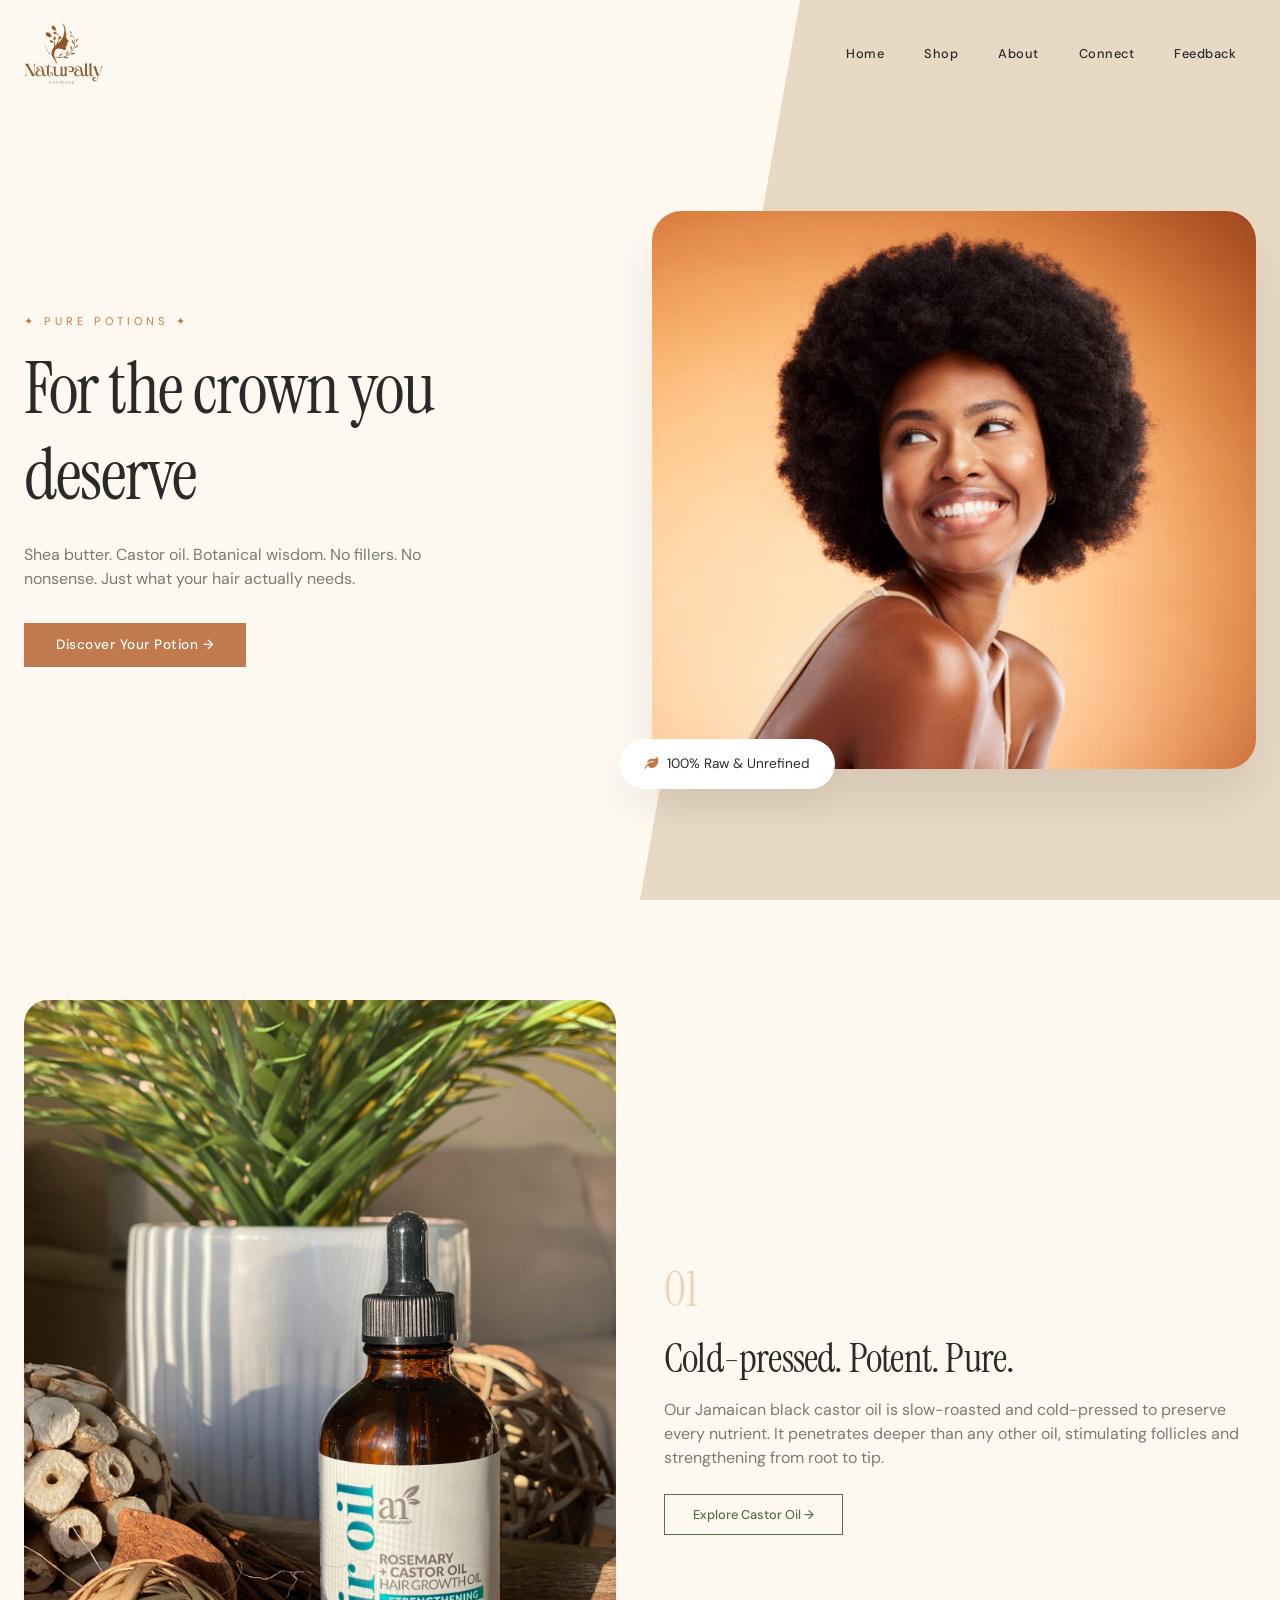
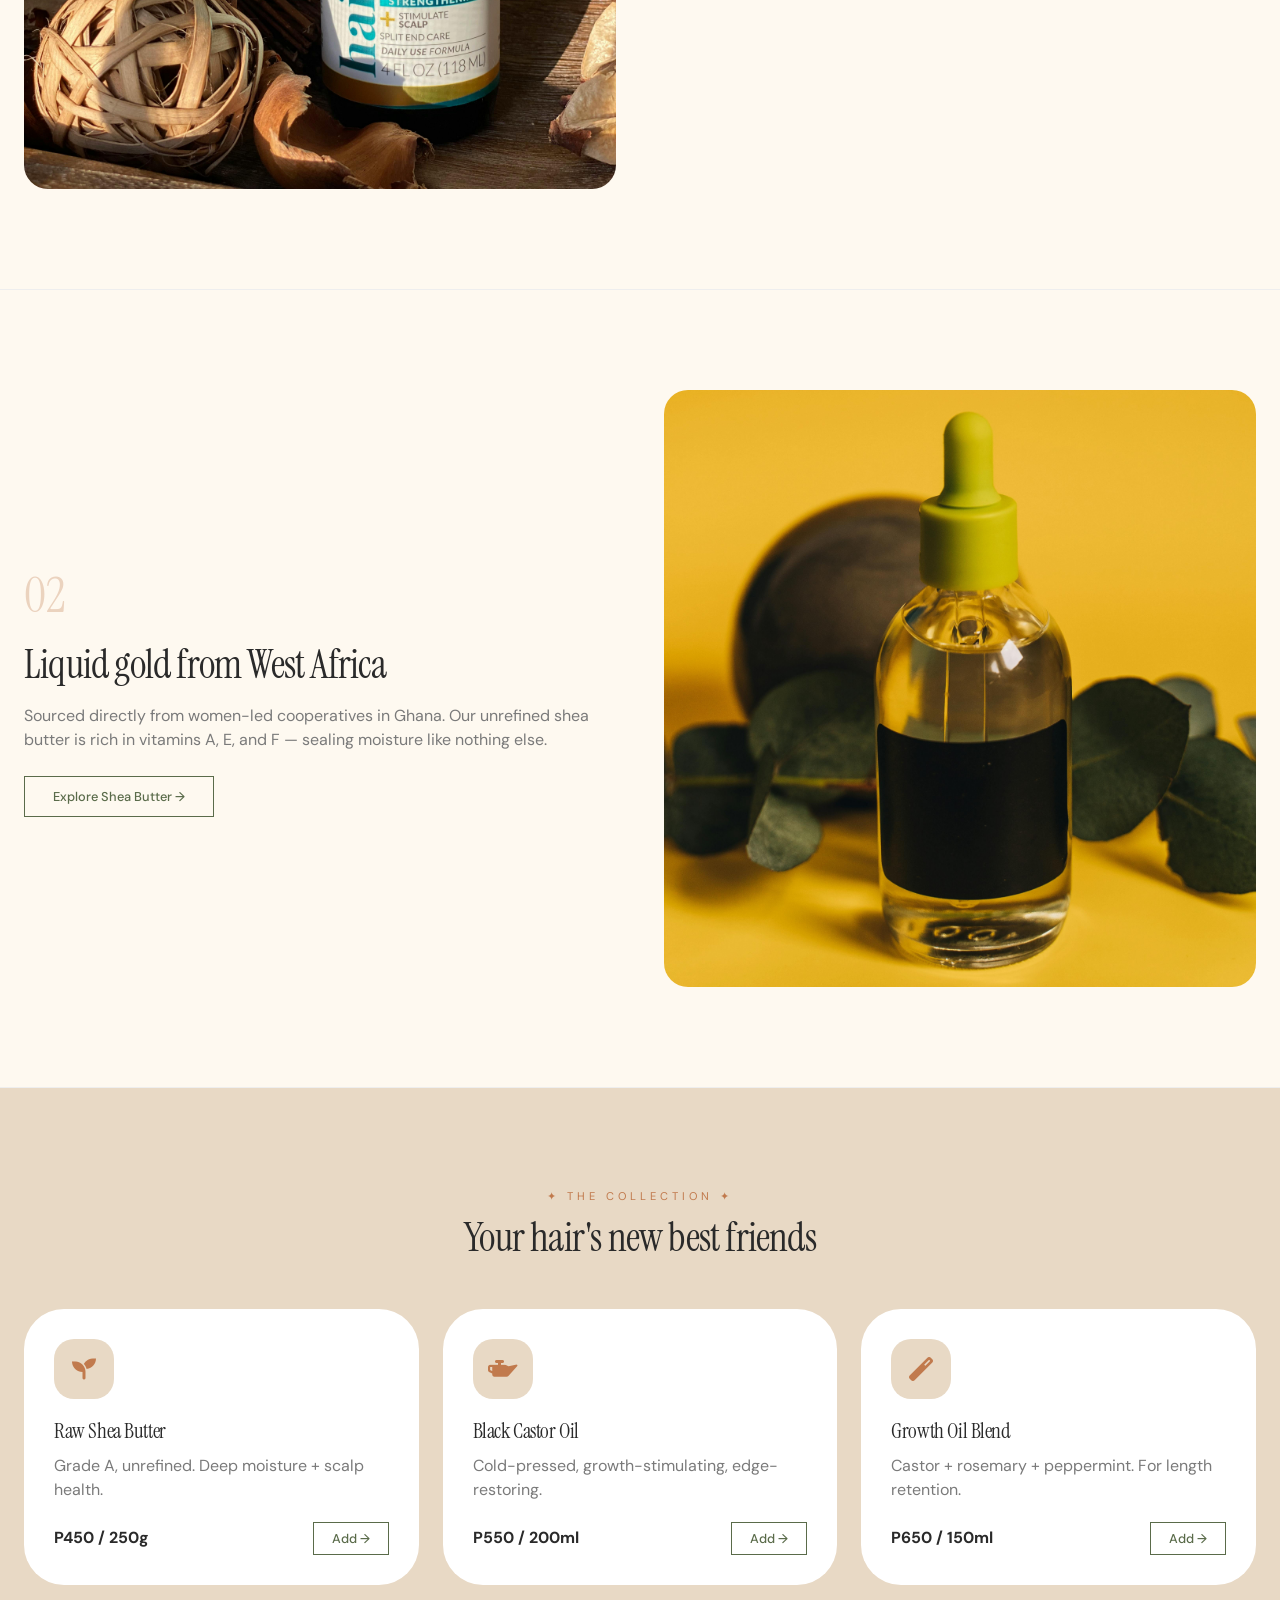
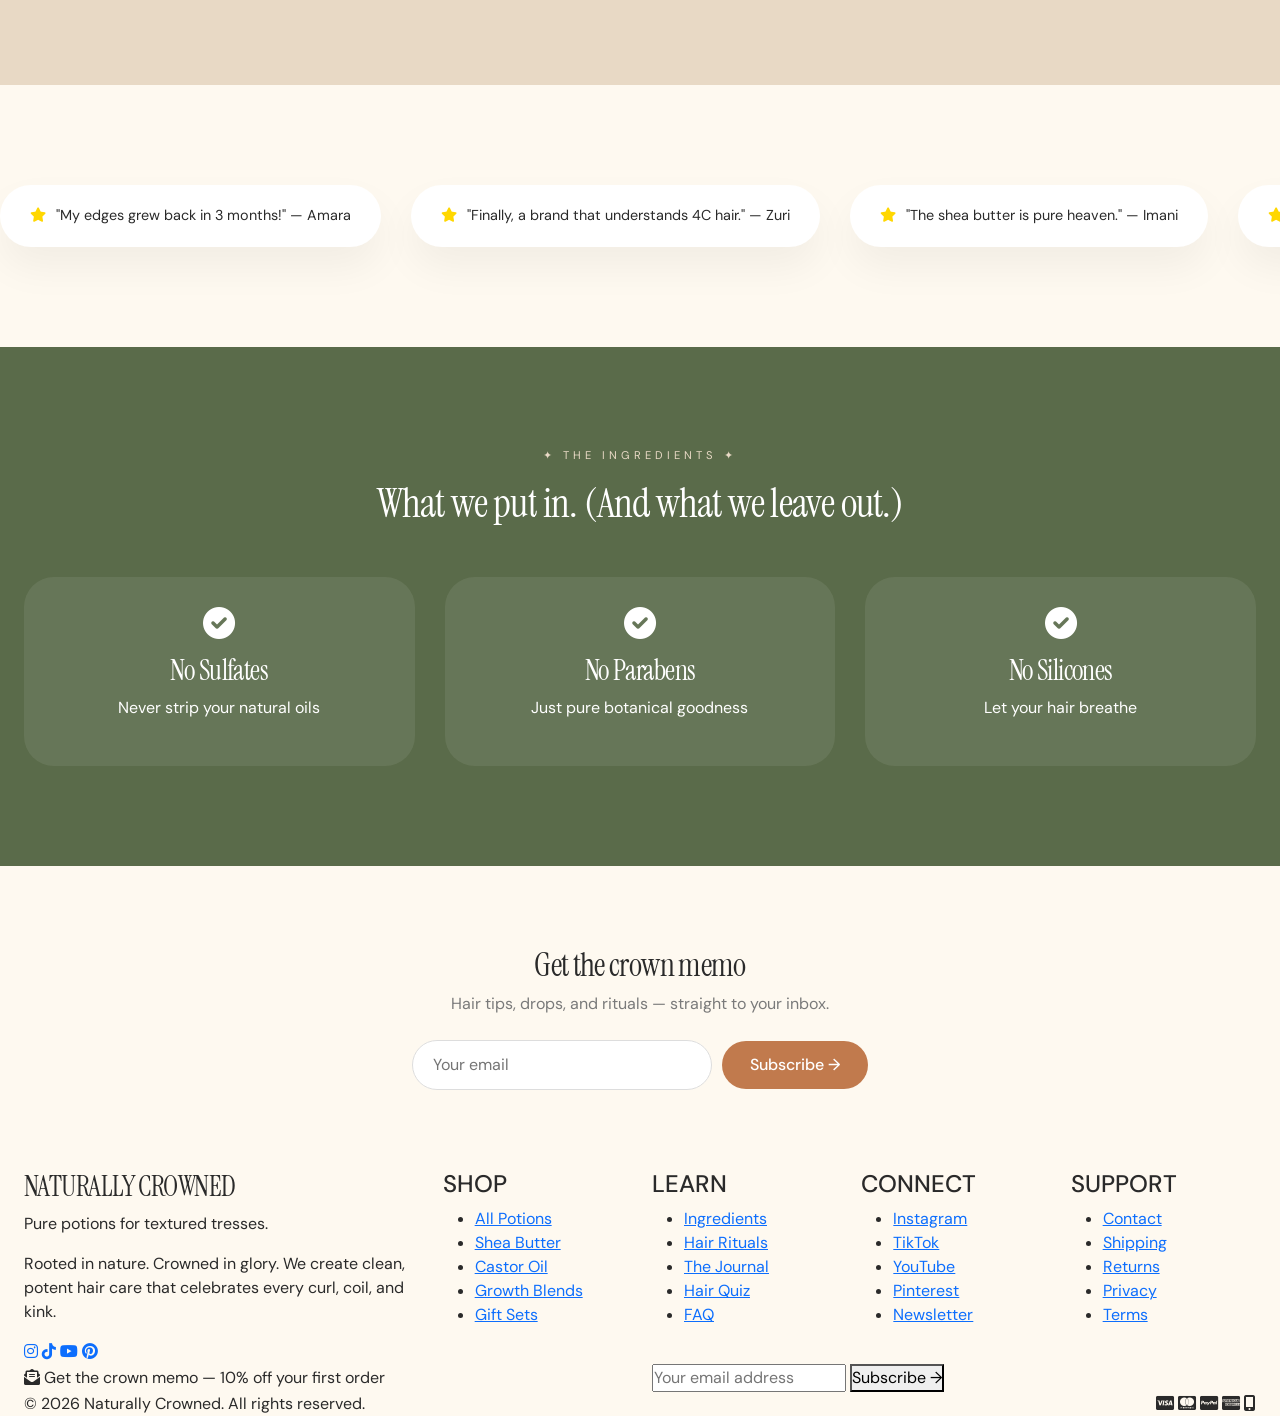
==== index.html @ 94f4ea6e "Add files via upload" ====
<!DOCTYPE html>
<html lang="en">
<head>
    <meta charset="UTF-8">
    <meta name="viewport" content="width=device-width, initial-scale=1.0, user-scalable=yes">
    <meta name="description" content="Naturally Crowned - Pure, potent, and purposeful hair care for textured tresses. Shea butter, castor oil, and botanical blends.">
    <meta name="keywords" content="natural hair care, afro hair, shea butter, castor oil, textured hair, curl care">
    <meta name="author" content="Naturally Crowned">
    <title>Naturally Crowned | Pure Potion for Textured Tresses</title>
    
    <!-- Favicon -->
    <link rel="icon" type="image/x-icon" href="img/Logo.png">

    <!-- Bootstrap 5.3 CSS -->
    <link href="https://cdn.jsdelivr.net/npm/bootstrap@5.3.0/dist/css/bootstrap.min.css" rel="stylesheet">
    
    <!-- Font Awesome -->
    <link rel="stylesheet" href="https://cdnjs.cloudflare.com/ajax/libs/font-awesome/6.0.0/css/all.min.css">
    
    <!-- AOS Animation -->
    <link href="https://unpkg.com/aos@2.3.1/dist/aos.css" rel="stylesheet">
    
    <!-- Google Fonts -->
    <link href="https://fonts.googleapis.com/css2?family=DM+Sans:wght@400;500;700&family=Instrument+Serif:ital@0;1&display=swap" rel="stylesheet">
    
    <style>
        /* ========================================
           NATURALLY CROWNED - RESPONSIVE DESIGN
           Palette: Clay | Copper | Sand | Ivory | Moss
           ======================================== */
        
        :root {
            --clay: #C17A4D;
            --clay-deep: #A35C31;
            --copper: #D97743;
            --sand: #E8D9C5;
            --ivory: #FEF9F0;
            --moss: #5A6B4A;
            --moss-deep: #3E4D32;
            --charcoal: #2A2A2A;
            --stone: #7A7A7A;
            --shadow: 0 20px 40px rgba(0,0,0,0.05);
            --shadow-lg: 0 30px 50px rgba(0,0,0,0.08);
            --transition: all 0.4s cubic-bezier(0.2, 0.95, 0.4, 1);
        }
        
        * { margin: 0; padding: 0; box-sizing: border-box; }
        
        body {
            font-family: 'DM Sans', sans-serif;
            background-color: var(--ivory);
            color: var(--charcoal);
            line-height: 1.5;
        }
        
        .container { max-width: 1280px; margin: 0 auto; padding: 0 24px; }
        
        /* Typography */
        h1, h2, h3 {
            font-family: 'Instrument Serif', serif;
            font-weight: 400;
            letter-spacing: -0.02em;
        }
        
        /* Buttons */
        .btn-clay {
            background: var(--clay);
            color: white;
            border: none;
            padding: 12px 32px;
            font-weight: 500;
            font-size: 0.85rem;
            letter-spacing: 0.5px;
            transition: var(--transition);
            display: inline-block;
            text-decoration: none;
        }
        
        .btn-clay:hover {
            background: var(--clay-deep);
            transform: translateY(-3px);
        }
        
        .btn-outline-moss {
            background: transparent;
            border: 1.5px solid var(--moss);
            color: var(--moss);
            padding: 10px 28px;
            font-weight: 500;
            font-size: 0.8rem;
            transition: var(--transition);
            text-decoration: none;
            display: inline-block;
        }
        
        .btn-outline-moss:hover {
            background: var(--moss);
            color: white;
        }
        
        /* Navigation - Responsive */
        .navbar {
            background: transparent;
            position: fixed;
            top: 0;
            width: 100%;
            z-index: 1000;
            padding: 1rem 0;
            transition: var(--transition);
        }
        
        .navbar.scrolled {
            background: var(--ivory);
            padding: 0.5rem 0;
            box-shadow: var(--shadow);
        }
        
        .navbar-brand img {
            transition: var(--transition);
        }
        
        .navbar-toggler {
            border: none;
            background: transparent;
        }
        
        .navbar-toggler:focus {
            box-shadow: none;
        }
        
        .navbar-nav {
            gap: 0.5rem;
        }
        
        @media (min-width: 992px) {
            .navbar-nav {
                gap: 0;
            }
        }
        
        .nav-link {
            font-size: 0.8rem;
            font-weight: 500;
            letter-spacing: 0.5px;
            color: var(--charcoal) !important;
            margin: 0 12px;
            transition: var(--transition);
            white-space: nowrap;
        }
        
        .nav-link:hover { color: var(--clay) !important; }
        
        /* Hero - Responsive */
        .hero {
            min-height: 100vh;
            display: flex;
            align-items: center;
            padding-top: 80px;
            position: relative;
            overflow: hidden;
        }
        
        .hero-bg-shape {
            position: absolute;
            top: 0;
            right: 0;
            width: 50%;
            height: 100%;
            background: var(--sand);
            z-index: -1;
            clip-path: polygon(25% 0%, 100% 0%, 100% 100%, 0% 100%);
        }
        
        .hero-left {
            padding-right: 0;
            text-align: center;
        }
        
        @media (min-width: 992px) {
            .hero-left {
                padding-right: 40px;
                text-align: left;
            }
        }
        
        .hero-tag {
            font-size: 0.7rem;
            letter-spacing: 4px;
            color: var(--clay);
            margin-bottom: 1rem;
        }
        
        .hero-left h1 {
            font-size: 2.8rem;
            line-height: 1.2;
            margin-bottom: 1.5rem;
        }
        
        @media (min-width: 768px) {
            .hero-left h1 {
                font-size: 3.5rem;
            }
        }
        
        @media (min-width: 992px) {
            .hero-left h1 {
                font-size: 4.5rem;
            }
        }
        
        .hero-left p {
            color: var(--stone);
            margin-bottom: 2rem;
            max-width: 100%;
        }
        
        @media (min-width: 992px) {
            .hero-left p {
                max-width: 450px;
            }
        }
        
        .hero-right {
            position: relative;
            margin-top: 40px;
        }
        
        @media (min-width: 992px) {
            .hero-right {
                margin-top: 0;
            }
        }
        
        .hero-img {
            width: 100%;
            border-radius: 30px;
            box-shadow: var(--shadow-lg);
        }
        
        .floating-badge {
            position: absolute;
            bottom: -10px;
            left: 10px;
            background: white;
            padding: 10px 18px;
            border-radius: 60px;
            box-shadow: var(--shadow);
            display: flex;
            align-items: center;
            gap: 8px;
            font-size: 0.75rem;
        }
        
        @media (min-width: 576px) {
            .floating-badge {
                bottom: -20px;
                left: -20px;
                padding: 15px 25px;
                font-size: 0.85rem;
            }
        }
        
        /* Feature Rows - Responsive */
        .feature-row {
            padding: 60px 0;
            border-bottom: 1px solid #eee;
        }
        
        @media (min-width: 768px) {
            .feature-row {
                padding: 80px 0;
            }
        }
        
        @media (min-width: 992px) {
            .feature-row {
                padding: 100px 0;
            }
        }
        
        .feature-img {
            width: 100%;
            border-radius: 24px;
            margin-bottom: 30px;
        }
        
        @media (min-width: 768px) {
            .feature-img {
                margin-bottom: 0;
            }
        }
        
        .feature-number {
            font-size: 2.5rem;
            font-family: 'Instrument Serif', serif;
            color: var(--clay);
            opacity: 0.3;
            margin-bottom: 0.5rem;
        }
        
        @media (min-width: 768px) {
            .feature-number {
                font-size: 3rem;
            }
        }
        
        .feature-row h2 {
            font-size: 1.8rem;
        }
        
        @media (min-width: 768px) {
            .feature-row h2 {
                font-size: 2.2rem;
            }
        }
        
        @media (min-width: 992px) {
            .feature-row h2 {
                font-size: 2.5rem;
            }
        }
        
        /* Products Grid - Responsive */
        .products {
            padding: 60px 0;
            background: var(--sand);
        }
        
        @media (min-width: 768px) {
            .products {
                padding: 80px 0;
            }
        }
        
        @media (min-width: 992px) {
            .products {
                padding: 100px 0;
            }
        }
        
        .products .hero-tag {
            margin-bottom: 0.5rem;
        }
        
        .products h2 {
            font-size: 1.8rem;
        }
        
        @media (min-width: 768px) {
            .products h2 {
                font-size: 2.2rem;
            }
        }
        
        @media (min-width: 992px) {
            .products h2 {
                font-size: 2.5rem;
            }
        }
        
        .product-card {
            background: white;
            padding: 25px;
            border-radius: 30px;
            transition: var(--transition);
            height: 100%;
        }
        
        @media (min-width: 576px) {
            .product-card {
                padding: 30px;
                border-radius: 40px;
            }
        }
        
        .product-card:hover {
            transform: translateY(-8px);
            box-shadow: var(--shadow-lg);
        }
        
        .product-icon {
            width: 50px;
            height: 50px;
            background: var(--sand);
            border-radius: 16px;
            display: flex;
            align-items: center;
            justify-content: center;
            font-size: 1.3rem;
            color: var(--clay);
            margin-bottom: 20px;
        }
        
        @media (min-width: 576px) {
            .product-icon {
                width: 60px;
                height: 60px;
                border-radius: 20px;
                font-size: 1.5rem;
            }
        }
        
        .product-card h3 {
            font-size: 1.2rem;
        }
        
        @media (min-width: 576px) {
            .product-card h3 {
                font-size: 1.3rem;
            }
        }
        
        /* Testimonials - Responsive Marquee */
        .testimonials {
            padding: 60px 0;
            overflow: hidden;
        }
        
        @media (min-width: 768px) {
            .testimonials {
                padding: 80px 0;
            }
        }
        
        @media (min-width: 992px) {
            .testimonials {
                padding: 100px 0;
            }
        }
        
        .marquee {
            display: flex;
            gap: 20px;
            animation: scroll 25s linear infinite;
            width: fit-content;
        }
        
        @media (min-width: 768px) {
            .marquee {
                gap: 30px;
                animation-duration: 30s;
            }
        }
        
        .marquee:hover { animation-play-state: paused; }
        
        @keyframes scroll {
            0% { transform: translateX(0); }
            100% { transform: translateX(-50%); }
        }
        
        .testimonial-chip {
            background: white;
            padding: 12px 20px;
            border-radius: 50px;
            white-space: nowrap;
            box-shadow: var(--shadow);
            font-size: 0.75rem;
        }
        
        @media (min-width: 576px) {
            .testimonial-chip {
                padding: 16px 25px;
                font-size: 0.85rem;
            }
        }
        
        @media (min-width: 768px) {
            .testimonial-chip {
                padding: 20px 30px;
                font-size: 0.9rem;
                border-radius: 60px;
            }
        }
        
        .testimonial-chip i {
            color: #FFD700;
            margin-right: 6px;
        }
        
        /* Ingredient Spotlight - Responsive */
        .spotlight {
            padding: 60px 0;
            background: var(--moss);
            color: white;
        }
        
        @media (min-width: 768px) {
            .spotlight {
                padding: 80px 0;
            }
        }
        
        @media (min-width: 992px) {
            .spotlight {
                padding: 100px 0;
            }
        }
        
        .spotlight h2 {
            font-size: 1.8rem;
        }
        
        @media (min-width: 768px) {
            .spotlight h2 {
                font-size: 2.2rem;
            }
        }
        
        @media (min-width: 992px) {
            .spotlight h2 {
                font-size: 2.5rem;
            }
        }
        
        .ingredient-grid {
            display: grid;
            grid-template-columns: 1fr;
            gap: 20px;
            margin-top: 40px;
        }
        
        @media (min-width: 768px) {
            .ingredient-grid {
                grid-template-columns: repeat(3, 1fr);
                gap: 30px;
                margin-top: 50px;
            }
        }
        
        .ingredient-card {
            text-align: center;
            padding: 25px;
            background: rgba(255,255,255,0.08);
            border-radius: 24px;
        }
        
        @media (min-width: 576px) {
            .ingredient-card {
                padding: 30px;
                border-radius: 30px;
            }
        }
        
        /* Newsletter - Responsive */
        .newsletter {
            padding: 60px 0;
            text-align: center;
        }
        
        @media (min-width: 768px) {
            .newsletter {
                padding: 80px 0;
            }
        }
        
        .newsletter h2 {
            font-size: 1.8rem;
        }
        
        @media (min-width: 768px) {
            .newsletter h2 {
                font-size: 2rem;
            }
        }
        
        .newsletter form {
            display: flex;
            flex-direction: column;
            gap: 10px;
            justify-content: center;
            align-items: center;
        }
        
        @media (min-width: 576px) {
            .newsletter form {
                flex-direction: row;
                flex-wrap: wrap;
            }
        }
        
        .newsletter input {
            padding: 12px 20px;
            border: 1px solid #ddd;
            width: 100%;
            max-width: 300px;
            font-family: 'DM Sans', sans-serif;
            border-radius: 50px;
        }
        
        .newsletter button {
            padding: 12px 28px;
            background: var(--clay);
            border: none;
            color: white;
            cursor: pointer;
            border-radius: 50px;
            font-weight: 500;
        }
        
        /* Footer - Responsive (already in your code) */
        /* Footer styles remain as is - they are already responsive */
        
        /* Responsive Utilities */
        @media (max-width: 992px) {
            .hero-bg-shape {
                width: 100%;
                opacity: 0.3;
            }
        }
        
        @media (max-width: 768px) {
            .hero {
                min-height: 80vh;
                padding-top: 100px;
            }
            .navbar-brand img {
                height: 50px;
            }
        }
        
        @media (max-width: 576px) {
            .container {
                padding: 0 16px;
            }
            .navbar-brand img {
                height: 45px;
            }
            .btn-clay, .btn-outline-moss {
                padding: 10px 24px;
                font-size: 0.75rem;
            }
        }
    </style>
</head>
<body>

    <!-- Navigation -->
    <nav class="navbar navbar-expand-lg">
        <div class="container">
            <a class="navbar-brand" href="index.html"> 
                <img src="img/Logo.png" alt="Naturally Crowned Logo" height="65" width="auto" class="img-fluid" style="max-height: 65px;">
            </a>
            <button class="navbar-toggler" type="button" data-bs-toggle="collapse" data-bs-target="#navbarNav" aria-label="Toggle navigation">
                <span class="navbar-toggler-icon"></span>
            </button>
            <div class="collapse navbar-collapse" id="navbarNav">
                <ul class="navbar-nav ms-auto">
                    <li class="nav-item"><a class="nav-link" href="index.html">Home</a></li>
                    <li class="nav-item"><a class="nav-link" href="shop.html">Shop</a></li>
                    <li class="nav-item"><a class="nav-link" href="about.html">About</a></li>
                    <li class="nav-item"><a class="nav-link" href="connect.html">Connect</a></li>
                    <li class="nav-item"><a class="nav-link" href="feedback.html">Feedback</a></li>
                </ul>
            </div>
        </div>
    </nav>

    <!-- Hero Section - Asymmetric -->
    <section class="hero">
        <div class="hero-bg-shape"></div>
        <div class="container">
            <div class="row align-items-center">
                <div class="col-lg-6 hero-left" data-aos="fade-right">
                    <div class="hero-tag">✦ PURE POTIONS ✦</div>
                    <h1>For the crown you deserve</h1>
                    <p>Shea butter. Castor oil. Botanical wisdom. No fillers. No nonsense. Just what your hair actually needs.</p>
                    <a href="#" class="btn-clay">Discover Your Potion →</a>
                </div>
                <div class="col-lg-6 hero-right" data-aos="fade-left">
                    <img src="img/afro.jpg" alt="Natural Hair Care" class="hero-img">
                    <div class="floating-badge">
                        <i class="fas fa-leaf" style="color: var(--clay);"></i>
                        <span>100% Raw & Unrefined</span>
                    </div>
                </div>
            </div>
        </div>
    </section>

    <!-- Feature Rows - Alternating -->
    <div class="feature-row">
        <div class="container">
            <div class="row align-items-center g-5">
                <div class="col-md-6 order-md-1" data-aos="fade-right">
                    <img src="img/castor.jpg" alt="Castor Oil" class="feature-img">
                </div>
                <div class="col-md-6 order-md-2" data-aos="fade-left">
                    <div class="feature-number">01</div>
                    <h2>Cold-pressed. Potent. Pure.</h2>
                    <p style="color: var(--stone); margin: 1rem 0 1.5rem;">Our Jamaican black castor oil is slow-roasted and cold-pressed to preserve every nutrient. It penetrates deeper than any other oil, stimulating follicles and strengthening from root to tip.</p>
                    <a href="#" class="btn-outline-moss">Explore Castor Oil →</a>
                </div>
            </div>
        </div>
    </div>

    <div class="feature-row">
        <div class="container">
            <div class="row align-items-center g-5">
                <div class="col-md-6 order-md-2" data-aos="fade-left">
                    <img src="img/oil.jpg" alt="Shea Butter" class="feature-img">
                </div>
                <div class="col-md-6 order-md-1" data-aos="fade-right">
                    <div class="feature-number">02</div>
                    <h2>Liquid gold from West Africa</h2>
                    <p style="color: var(--stone); margin: 1rem 0 1.5rem;">Sourced directly from women-led cooperatives in Ghana. Our unrefined shea butter is rich in vitamins A, E, and F — sealing moisture like nothing else.</p>
                    <a href="#" class="btn-outline-moss">Explore Shea Butter →</a>
                </div>
            </div>
        </div>
    </div>

    <!-- Products Grid -->
    <section class="products">
        <div class="container">
            <div class="text-center mb-5" data-aos="fade-up">
                <div class="hero-tag">✦ THE COLLECTION ✦</div>
                <h2>Your hair's new best friends</h2>
            </div>
            <div class="row g-4">
                <div class="col-md-4" data-aos="fade-up" data-aos-delay="100">
                    <div class="product-card">
                        <div class="product-icon"><i class="fas fa-seedling"></i></div>
                        <h3>Raw Shea Butter</h3>
                        <p style="color: var(--stone); margin: 10px 0;">Grade A, unrefined. Deep moisture + scalp health.</p>
                        <div style="display: flex; justify-content: space-between; align-items: center; margin-top: 20px; flex-wrap: wrap; gap: 10px;">
                            <span style="font-weight: 700;">P450 / 250g</span>
                            <a href="#" class="btn-outline-moss" style="padding: 6px 18px;">Add →</a>
                        </div>
                    </div>
                </div>
                <div class="col-md-4" data-aos="fade-up" data-aos-delay="200">
                    <div class="product-card">
                        <div class="product-icon"><i class="fas fa-oil-can"></i></div>
                        <h3>Black Castor Oil</h3>
                        <p style="color: var(--stone); margin: 10px 0;">Cold-pressed, growth-stimulating, edge-restoring.</p>
                        <div style="display: flex; justify-content: space-between; align-items: center; margin-top: 20px; flex-wrap: wrap; gap: 10px;">
                            <span style="font-weight: 700;">P550 / 200ml</span>
                            <a href="#" class="btn-outline-moss" style="padding: 6px 18px;">Add →</a>
                        </div>
                    </div>
                </div>
                <div class="col-md-4" data-aos="fade-up" data-aos-delay="300">
                    <div class="product-card">
                        <div class="product-icon"><i class="fas fa-magic"></i></div>
                        <h3>Growth Oil Blend</h3>
                        <p style="color: var(--stone); margin: 10px 0;">Castor + rosemary + peppermint. For length retention.</p>
                        <div style="display: flex; justify-content: space-between; align-items: center; margin-top: 20px; flex-wrap: wrap; gap: 10px;">
                            <span style="font-weight: 700;">P650 / 150ml</span>
                            <a href="#" class="btn-outline-moss" style="padding: 6px 18px;">Add →</a>
                        </div>
                    </div>
                </div>
            </div>
        </div>
    </section>

    <!-- Marquee Testimonials -->
    <section class="testimonials">
        <div class="marquee">
            <div class="testimonial-chip"><i class="fas fa-star"></i> "My edges grew back in 3 months!" — Amara</div>
            <div class="testimonial-chip"><i class="fas fa-star"></i> "Finally, a brand that understands 4C hair." — Zuri</div>
            <div class="testimonial-chip"><i class="fas fa-star"></i> "The shea butter is pure heaven." — Imani</div>
            <div class="testimonial-chip"><i class="fas fa-star"></i> "Never going back to drugstore brands." — Tasha</div>
            <div class="testimonial-chip"><i class="fas fa-star"></i> "My curls have never looked better." — Kemi</div>
            <!-- Duplicate for seamless scroll -->
            <div class="testimonial-chip"><i class="fas fa-star"></i> "My edges grew back in 3 months!" — Amara</div>
            <div class="testimonial-chip"><i class="fas fa-star"></i> "Finally, a brand that understands 4C hair." — Zuri</div>
            <div class="testimonial-chip"><i class="fas fa-star"></i> "The shea butter is pure heaven." — Imani</div>
            <div class="testimonial-chip"><i class="fas fa-star"></i> "Never going back to drugstore brands." — Tasha</div>
            <div class="testimonial-chip"><i class="fas fa-star"></i> "My curls have never looked better." — Kemi</div>
        </div>
    </section>

    <!-- Ingredient Spotlight -->
    <section class="spotlight">
        <div class="container">
            <div class="text-center" data-aos="fade-up">
                <div class="hero-tag" style="color: var(--sand);">✦ THE INGREDIENTS ✦</div>
                <h2>What we put in. (And what we leave out.)</h2>
            </div>
            <div class="ingredient-grid">
                <div class="ingredient-card" data-aos="fade-up" data-aos-delay="100">
                    <i class="fas fa-check-circle" style="font-size: 2rem; margin-bottom: 15px;"></i>
                    <h3>No Sulfates</h3>
                    <p>Never strip your natural oils</p>
                </div>
                <div class="ingredient-card" data-aos="fade-up" data-aos-delay="200">
                    <i class="fas fa-check-circle" style="font-size: 2rem; margin-bottom: 15px;"></i>
                    <h3>No Parabens</h3>
                    <p>Just pure botanical goodness</p>
                </div>
                <div class="ingredient-card" data-aos="fade-up" data-aos-delay="300">
                    <i class="fas fa-check-circle" style="font-size: 2rem; margin-bottom: 15px;"></i>
                    <h3>No Silicones</h3>
                    <p>Let your hair breathe</p>
                </div>
            </div>
        </div>
    </section>

    <!-- Newsletter -->
    <section class="newsletter">
        <div class="container">
            <div data-aos="fade-up">
                <h2>Get the crown memo</h2>
                <p style="color: var(--stone); margin-bottom: 1.5rem;">Hair tips, drops, and rituals — straight to your inbox.</p>
                <form id="newsletterForm">
                    <input type="email" placeholder="Your email" required>
                    <button type="submit">Subscribe →</button>
                </form>
            </div>
        </div>
    </section>

    <!-- Footer -->
    <footer class="footer">
        <div class="container">
            <!-- Main Footer Content -->
            <div class="row">
                <!-- Brand Column -->
                <div class="col-lg-4 mb-5 mb-lg-0">
                    <div class="footer-brand-wrapper">
                        <h3 class="footer-brand">NATURALLY <span>CROWNED</span></h3>
                        <p class="footer-tagline">Pure potions for textured tresses.</p>
                        <div class="footer-divider"></div>
                        <p class="footer-desc">Rooted in nature. Crowned in glory. We create clean, potent hair care that celebrates every curl, coil, and kink.</p>
                        <div class="footer-social">
                            <a href="#" class="social-circle"><i class="fab fa-instagram"></i></a>
                            <a href="#" class="social-circle"><i class="fab fa-tiktok"></i></a>
                            <a href="#" class="social-circle"><i class="fab fa-youtube"></i></a>
                            <a href="#" class="social-circle"><i class="fab fa-pinterest"></i></a>
                        </div>
                    </div>
                </div>
                
                <!-- Links Columns -->
                <div class="col-lg-8">
                    <div class="row">
                        <div class="col-md-3 col-6 mb-4 mb-md-0">
                            <h4 class="footer-heading">SHOP</h4>
                            <ul class="footer-links">
                                <li><a href="#">All Potions</a></li>
                                <li><a href="#">Shea Butter</a></li>
                                <li><a href="#">Castor Oil</a></li>
                                <li><a href="#">Growth Blends</a></li>
                                <li><a href="#">Gift Sets</a></li>
                            </ul>
                        </div>
                        
                        <div class="col-md-3 col-6 mb-4 mb-md-0">
                            <h4 class="footer-heading">LEARN</h4>
                            <ul class="footer-links">
                                <li><a href="#">Ingredients</a></li>
                                <li><a href="#">Hair Rituals</a></li>
                                <li><a href="#">The Journal</a></li>
                                <li><a href="#">Hair Quiz</a></li>
                                <li><a href="#">FAQ</a></li>
                            </ul>
                        </div>
                        
                        <div class="col-md-3 col-6 mb-4 mb-md-0">
                            <h4 class="footer-heading">CONNECT</h4>
                            <ul class="footer-links">
                                <li><a href="#">Instagram</a></li>
                                <li><a href="#">TikTok</a></li>
                                <li><a href="#">YouTube</a></li>
                                <li><a href="#">Pinterest</a></li>
                                <li><a href="#">Newsletter</a></li>
                            </ul>
                        </div>
                        
                        <div class="col-md-3 col-6 mb-4 mb-md-0">
                            <h4 class="footer-heading">SUPPORT</h4>
                            <ul class="footer-links">
                                <li><a href="#">Contact</a></li>
                                <li><a href="#">Shipping</a></li>
                                <li><a href="#">Returns</a></li>
                                <li><a href="#">Privacy</a></li>
                                <li><a href="#">Terms</a></li>
                            </ul>
                        </div>
                    </div>
                </div>
            </div>
            
            <!-- Newsletter Row -->
            <div class="footer-newsletter-row">
                <div class="row align-items-center">
                    <div class="col-md-6">
                        <div class="newsletter-text">
                            <i class="fas fa-envelope-open-text"></i>
                            <span>Get the crown memo — 10% off your first order</span>
                        </div>
                    </div>
                    <div class="col-md-6">
                        <form class="footer-newsletter-form" id="footerNewsletter">
                            <input type="email" placeholder="Your email address" required>
                            <button type="submit">Subscribe →</button>
                        </form>
                    </div>
                </div>
            </div>
            
            <!-- Bottom Bar -->
            <div class="footer-bottom">
                <div class="row align-items-center">
                    <div class="col-md-6 text-center text-md-start">
                        <p class="mb-0">© 2026 Naturally Crowned. All rights reserved.</p>
                    </div>
                    <div class="col-md-6 text-center text-md-end">
                        <div class="payment-icons">
                            <i class="fab fa-cc-visa"></i>
                            <i class="fab fa-cc-mastercard"></i>
                            <i class="fab fa-cc-paypal"></i>
                            <i class="fab fa-cc-amex"></i>
                            <i class="fas fa-mobile-alt"></i>
                        </div>
                    </div>
                </div>
            </div>
        </div>
    </footer>

    <script src="https://cdn.jsdelivr.net/npm/bootstrap@5.3.0/dist/js/bootstrap.bundle.min.js"></script>
    <script src="https://unpkg.com/aos@2.3.1/dist/aos.js"></script>
    <script>
        AOS.init({ duration: 800, once: true });
        
        window.addEventListener('scroll', function() {
            const navbar = document.querySelector('.navbar');
            if (window.scrollY > 50) navbar.classList.add('scrolled');
            else navbar.classList.remove('scrolled');
        });
        
        // Active page highlighting
        const currentPage = window.location.pathname.split('/').pop() || 'index.html';
        document.querySelectorAll('.nav-link').forEach(link => {
            link.classList.remove('active');
            if (link.getAttribute('href') === currentPage) {
                link.classList.add('active');
            }
        });
        
        // Newsletter forms
        document.getElementById('newsletterForm')?.addEventListener('submit', function(e) {
            e.preventDefault();
            alert('Welcome to the crown club! Check your inbox.');
            this.reset();
        });
        
        document.getElementById('footerNewsletter')?.addEventListener('submit', function(e) {
            e.preventDefault();
            alert('Welcome to the crown club! Check your inbox for 10% off.');
            this.reset();
        });
    </script>
</body>
</html>
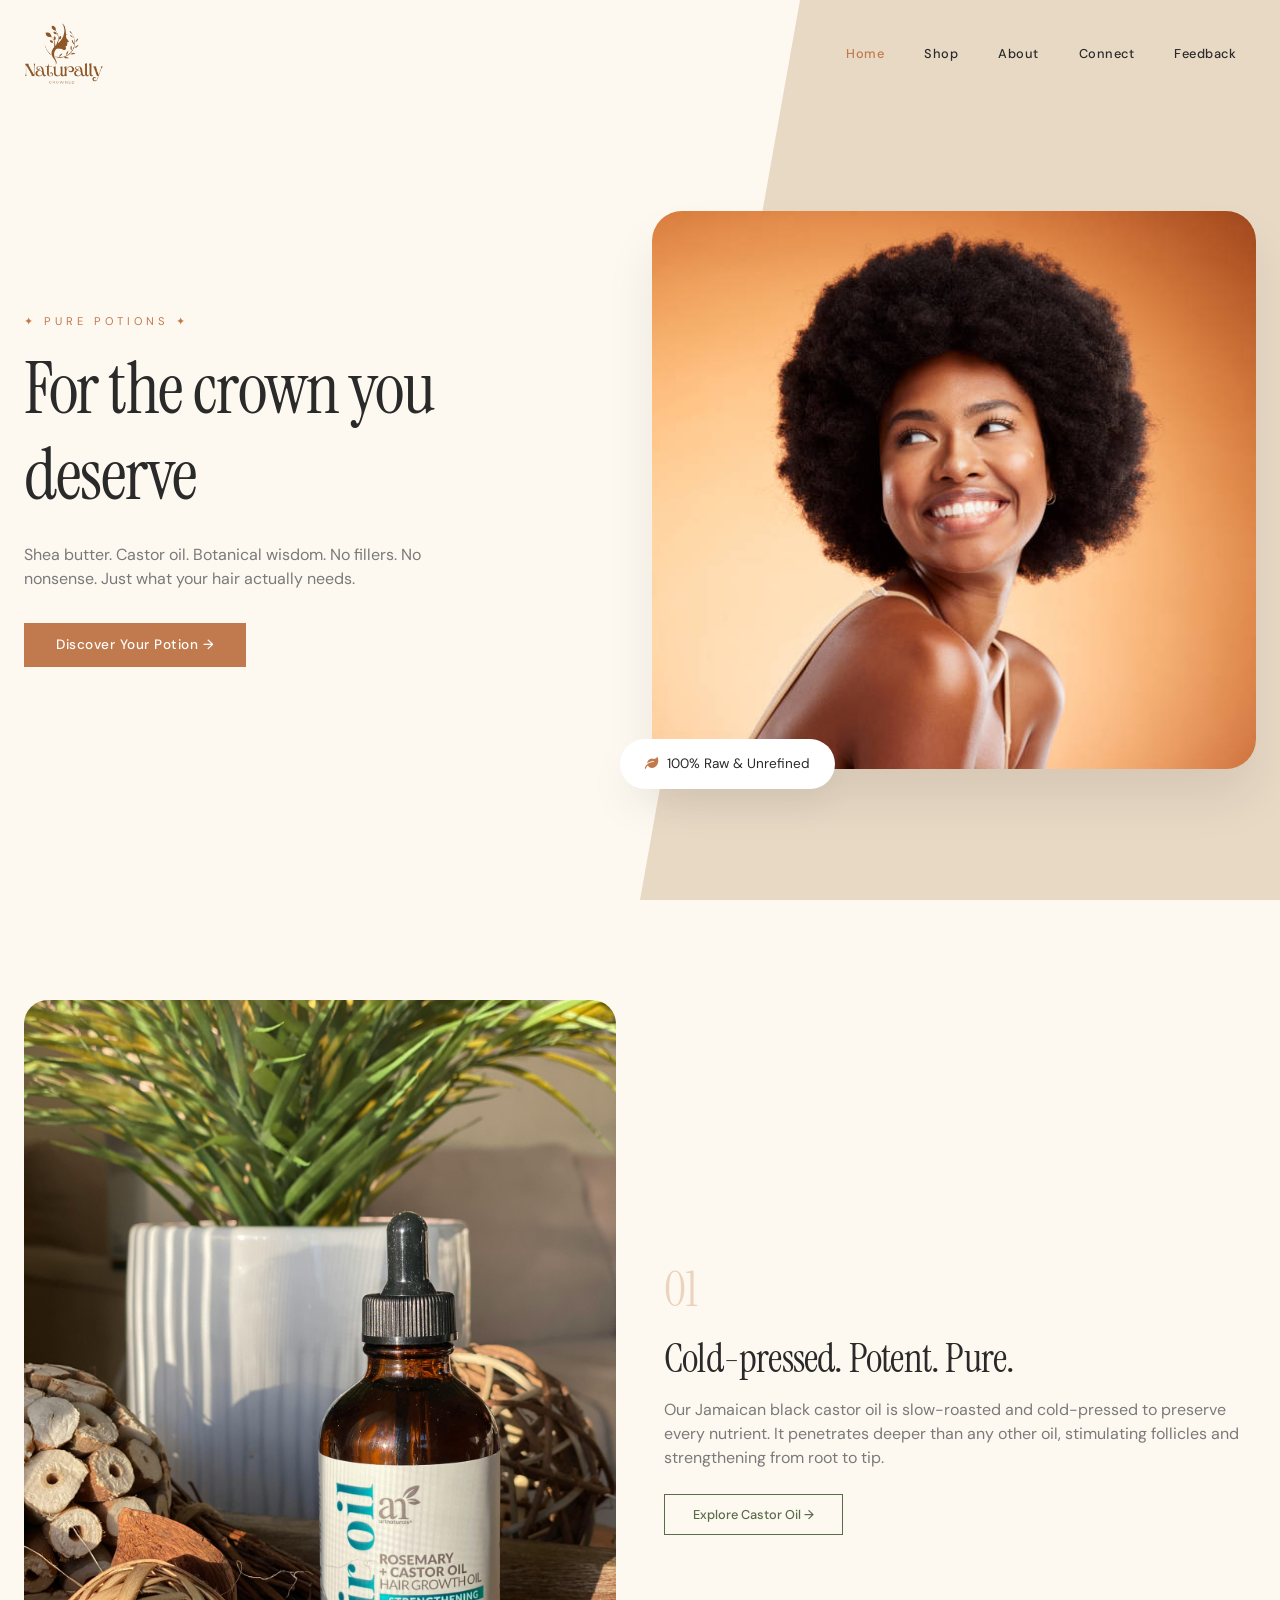
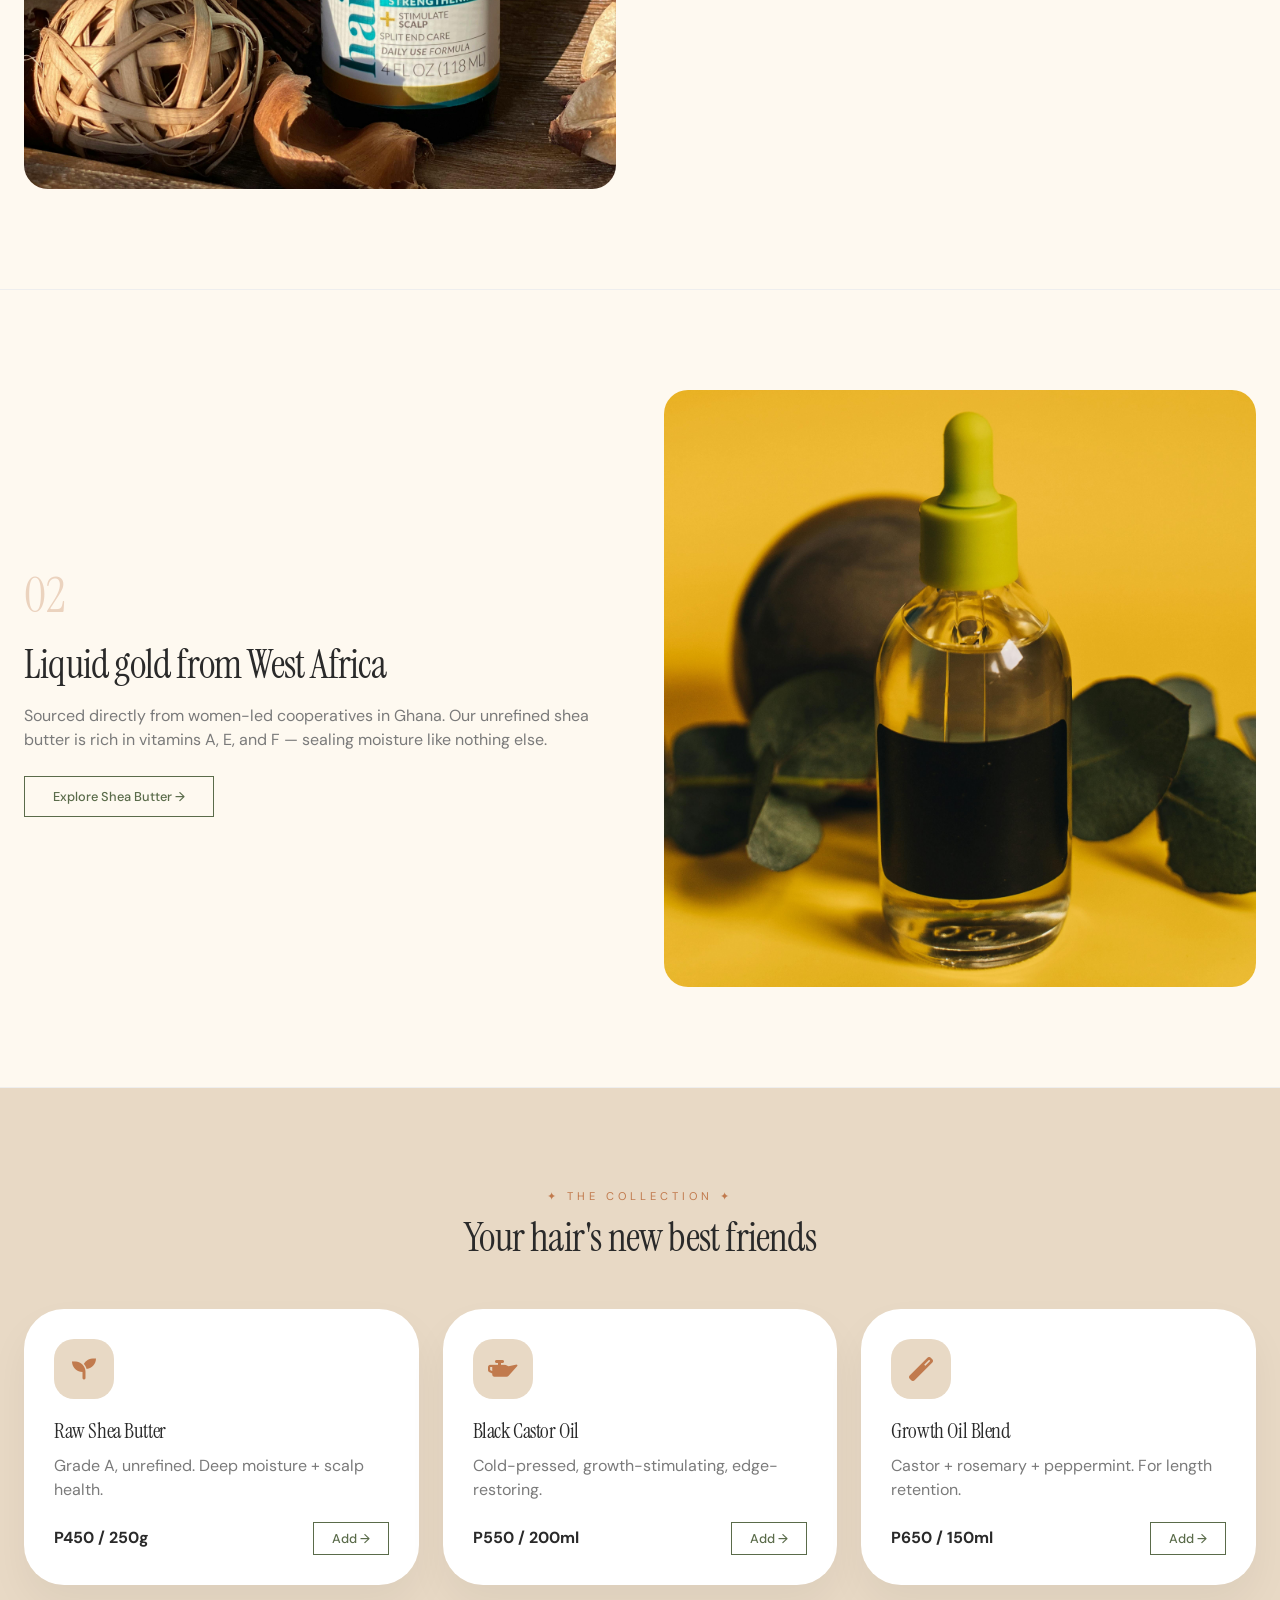
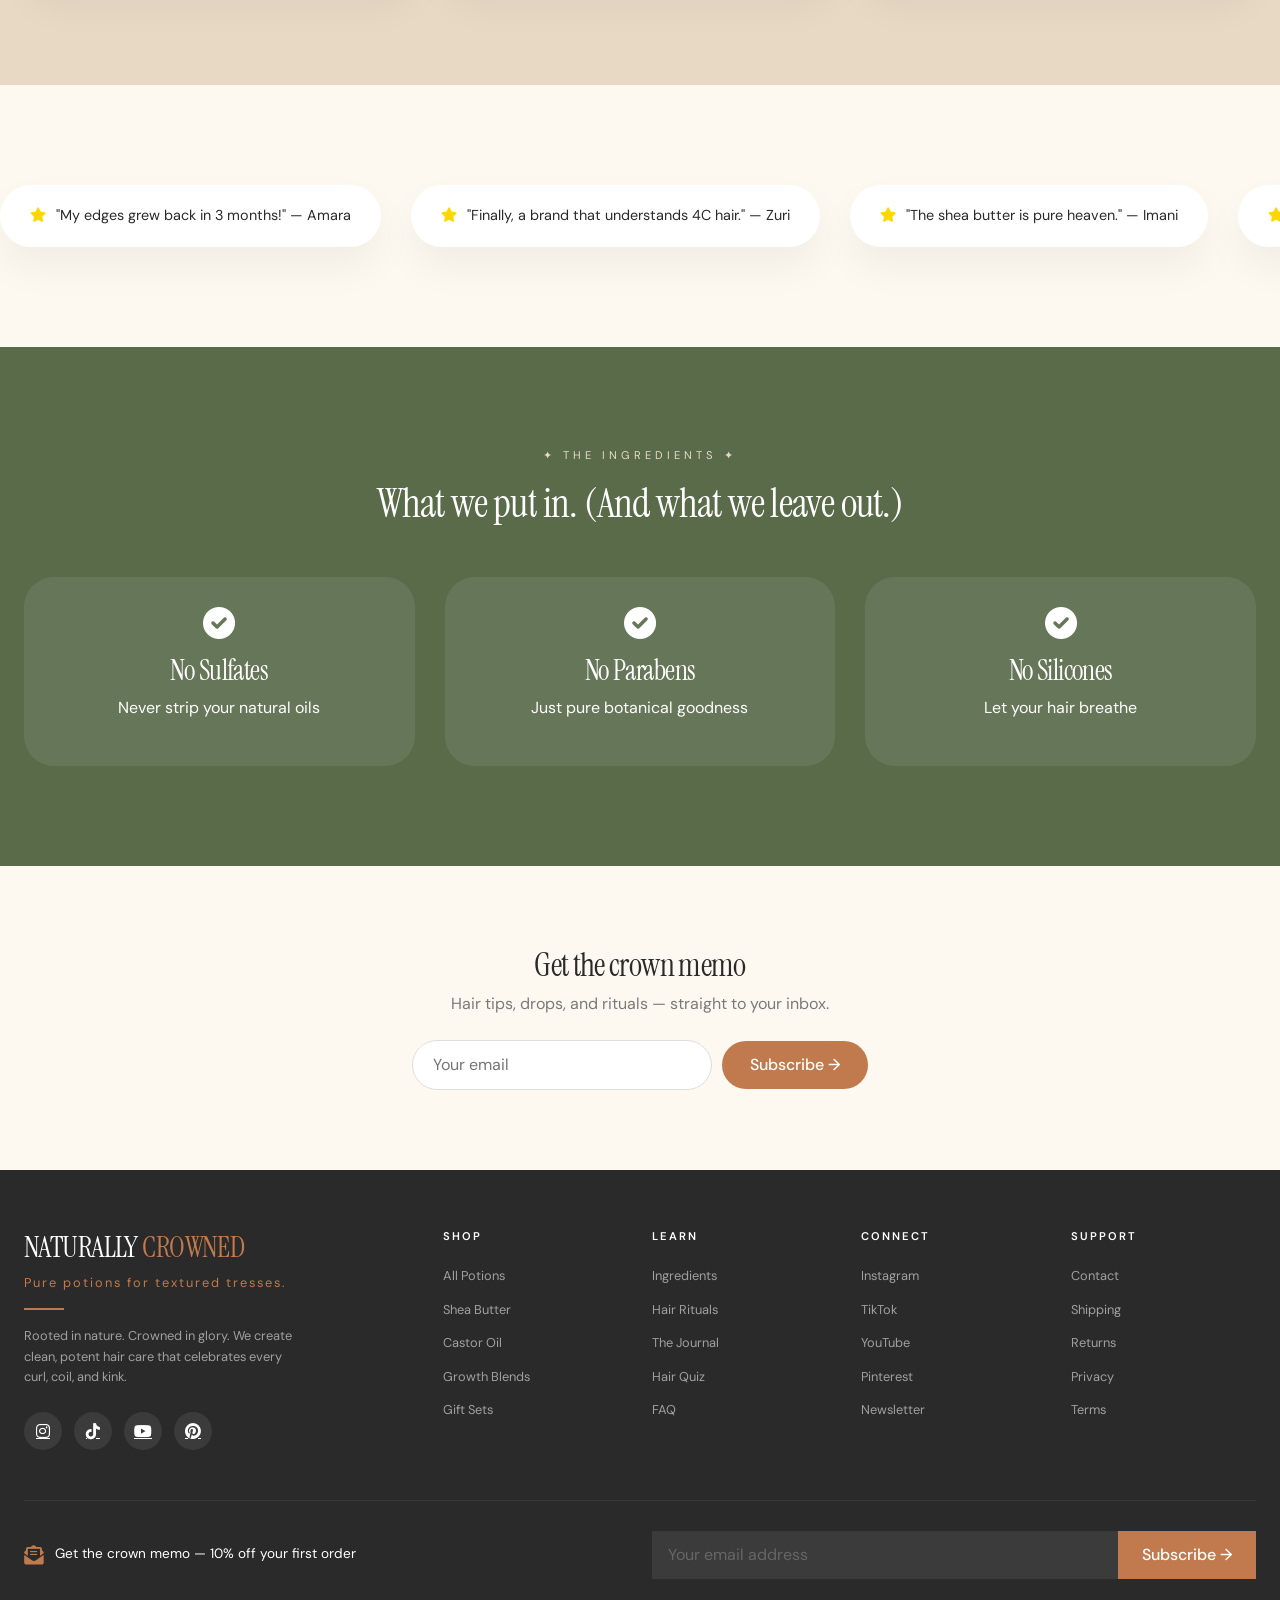
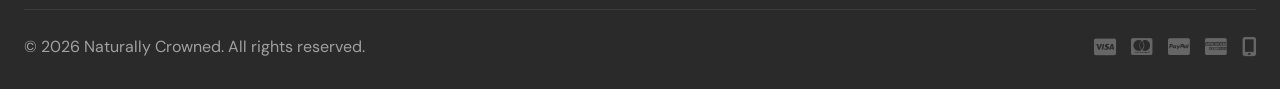
==== commit c5b43512: "Update index.html" ====
--- a/index.html
+++ b/index.html
@@ -19,7 +19,8 @@
     
     <!-- AOS Animation -->
     <link href="https://unpkg.com/aos@2.3.1/dist/aos.css" rel="stylesheet">
-    
+    <!--Css-->
+    <link href="css/style.css" rel="stylesheet">
     <!-- Google Fonts -->
     <link href="https://fonts.googleapis.com/css2?family=DM+Sans:wght@400;500;700&family=Instrument+Serif:ital@0;1&display=swap" rel="stylesheet">
     
@@ -957,4 +958,4 @@
         });
     </script>
 </body>
-</html>+</html>
--- a/css/style.css
+++ b/css/style.css
@@ -0,0 +1,771 @@
+
+:root {
+    --clay: #C17A4D;
+    --clay-deep: #A35C31;
+    --copper: #D97743;
+    --sand: #E8D9C5;
+    --ivory: #FEF9F0;
+    --moss: #5A6B4A;
+    --moss-deep: #3E4D32;
+    --charcoal: #2A2A2A;
+    --stone: #7A7A7A;
+    --shadow: 0 20px 40px rgba(0,0,0,0.05);
+    --shadow-lg: 0 30px 50px rgba(0,0,0,0.08);
+    --transition: all 0.4s cubic-bezier(0.2, 0.95, 0.4, 1);
+    --success: #4CAF50;
+    --error: #e74c3c;
+}
+
+* {
+    margin: 0;
+    padding: 0;
+    box-sizing: border-box;
+}
+
+body {
+    font-family: 'DM Sans', sans-serif;
+    background-color: var(--ivory);
+    color: var(--charcoal);
+    line-height: 1.5;
+}
+
+.container {
+    max-width: 1280px;
+    margin: 0 auto;
+    padding: 0 24px;
+}
+
+h1, h2, h3 {
+    font-family: 'Instrument Serif', serif;
+    font-weight: 400;
+    letter-spacing: -0.02em;
+}
+
+/* ========================================
+   BUTTON STYLES
+   ======================================== */
+.btn-clay {
+    background: var(--clay);
+    color: white;
+    border: none;
+    padding: 12px 32px;
+    font-weight: 500;
+    font-size: 0.85rem;
+    letter-spacing: 0.5px;
+    transition: var(--transition);
+    display: inline-block;
+    text-decoration: none;
+}
+
+.btn-clay:hover {
+    background: var(--clay-deep);
+    transform: translateY(-3px);
+}
+
+.btn-outline-moss {
+    background: transparent;
+    border: 1.5px solid var(--moss);
+    color: var(--moss);
+    padding: 10px 28px;
+    font-weight: 500;
+    font-size: 0.8rem;
+    transition: var(--transition);
+    text-decoration: none;
+    display: inline-block;
+}
+
+.btn-outline-moss:hover {
+    background: var(--moss);
+    color: white;
+}
+
+.btn-submit {
+    background: var(--clay);
+    color: white;
+    border: none;
+    padding: 14px 32px;
+    font-weight: 500;
+    font-size: 0.85rem;
+    transition: var(--transition);
+    cursor: pointer;
+    width: 100%;
+}
+
+.btn-submit:hover {
+    background: var(--clay-deep);
+    transform: translateY(-2px);
+}
+
+/* ========================================
+   NAVIGATION BAR
+   ======================================== */
+.navbar {
+    background: transparent;
+    position: fixed;
+    top: 0;
+    width: 100%;
+    z-index: 1000;
+    padding: 1.5rem 0;
+    transition: var(--transition);
+}
+
+.navbar.scrolled {
+    background: var(--ivory);
+    padding: 0.8rem 0;
+    box-shadow: var(--shadow);
+}
+
+.navbar-brand {
+    font-family: 'Instrument Serif', serif;
+    font-size: 1.6rem;
+    font-weight: 400;
+    letter-spacing: -0.5px;
+    color: var(--charcoal) !important;
+}
+
+.navbar-brand span {
+    color: var(--clay);
+}
+
+.nav-link {
+    font-size: 0.8rem;
+    font-weight: 500;
+    letter-spacing: 0.5px;
+    color: var(--charcoal) !important;
+    margin: 0 16px;
+    transition: var(--transition);
+}
+
+.nav-link:hover,
+.nav-link.active {
+    color: var(--clay) !important;
+}
+
+/* ========================================
+   PAGE HEADER
+   ======================================== */
+.page-header {
+    padding: 160px 0 80px;
+    background: var(--sand);
+    position: relative;
+    overflow: hidden;
+    text-align: center;
+}
+
+.page-header::before {
+    content: '✦';
+    position: absolute;
+    font-size: 200px;
+    opacity: 0.1;
+    bottom: -50px;
+    right: -50px;
+    color: var(--clay);
+}
+
+.page-header h1 {
+    font-size: 3rem;
+    margin-top: 1rem;
+}
+
+.page-header p {
+    color: var(--stone);
+    max-width: 600px;
+    margin: 1rem auto 0;
+}
+
+.hero-tag {
+    font-size: 0.7rem;
+    letter-spacing: 3px;
+    color: var(--clay);
+}
+
+/* ========================================
+   SHOP PAGE STYLES
+   ======================================== */
+.shop-section {
+    padding: 60px 0;
+}
+
+.filter-bar {
+    display: flex;
+    justify-content: center;
+    gap: 12px;
+    flex-wrap: wrap;
+    margin-bottom: 50px;
+}
+
+.filter-btn {
+    background: transparent;
+    border: 1px solid var(--sand);
+    padding: 8px 24px;
+    font-size: 0.75rem;
+    font-weight: 500;
+    color: var(--stone);
+    cursor: pointer;
+    transition: var(--transition);
+    font-family: 'DM Sans', sans-serif;
+}
+
+.filter-btn:hover,
+.filter-btn.active {
+    background: var(--clay);
+    border-color: var(--clay);
+    color: white;
+}
+
+.product-grid {
+    display: grid;
+    grid-template-columns: repeat(auto-fill, minmax(280px, 1fr));
+    gap: 30px;
+}
+
+.product-card {
+    background: white;
+    border-radius: 24px;
+    overflow: hidden;
+    transition: var(--transition);
+    box-shadow: var(--shadow);
+}
+
+.product-card:hover {
+    transform: translateY(-5px);
+    box-shadow: var(--shadow-lg);
+}
+
+.product-img {
+    width: 100%;
+    height: 280px;
+    object-fit: cover;
+}
+
+.product-info {
+    padding: 20px;
+    text-align: center;
+}
+
+.product-title {
+    font-size: 1rem;
+    font-weight: 600;
+    margin-bottom: 5px;
+}
+
+.product-price {
+    font-size: 1rem;
+    font-weight: 700;
+    color: var(--clay);
+    margin: 10px 0;
+}
+
+.product-badge {
+    display: inline-block;
+    background: var(--moss);
+    color: white;
+    padding: 4px 12px;
+    border-radius: 20px;
+    font-size: 0.7rem;
+    margin-bottom: 10px;
+}
+
+/* ========================================
+   CONNECT PAGE STYLES
+   ======================================== */
+.connect-section {
+    padding: 60px 0;
+}
+
+.connect-grid {
+    display: grid;
+    grid-template-columns: 1fr 1fr;
+    gap: 50px;
+}
+
+.contact-card {
+    background: white;
+    border-radius: 24px;
+    padding: 40px;
+    box-shadow: var(--shadow);
+}
+
+.contact-item {
+    display: flex;
+    align-items: center;
+    gap: 15px;
+    margin-bottom: 25px;
+    padding: 10px;
+    border-radius: 16px;
+    transition: var(--transition);
+}
+
+.contact-item:hover {
+    background: var(--sand);
+    transform: translateX(5px);
+}
+
+.contact-icon {
+    width: 50px;
+    height: 50px;
+    background: var(--sand);
+    border-radius: 50%;
+    display: flex;
+    align-items: center;
+    justify-content: center;
+    font-size: 1.2rem;
+    color: var(--clay);
+}
+
+.social-grid {
+    display: grid;
+    grid-template-columns: repeat(2, 1fr);
+    gap: 20px;
+    margin-top: 30px;
+}
+
+.social-platform {
+    background: white;
+    border-radius: 20px;
+    padding: 25px;
+    text-align: center;
+    transition: var(--transition);
+    text-decoration: none;
+    color: var(--charcoal);
+    box-shadow: var(--shadow);
+}
+
+.social-platform:hover {
+    transform: translateY(-5px);
+    box-shadow: var(--shadow-lg);
+}
+
+.social-platform i {
+    font-size: 2rem;
+    margin-bottom: 10px;
+}
+
+.social-platform.ig i { color: #E4405F; }
+.social-platform.tt i { color: #000000; }
+.social-platform.yt i { color: #FF0000; }
+.social-platform.pin i { color: #BD081C; }
+
+/* ========================================
+   FEEDBACK PAGE STYLES
+   ======================================== */
+.feedback-section {
+    padding: 60px 0;
+}
+
+.feedback-grid {
+    display: grid;
+    grid-template-columns: 1fr 1fr;
+    gap: 50px;
+}
+
+.stats-card {
+    background: white;
+    border-radius: 24px;
+    padding: 40px;
+    box-shadow: var(--shadow);
+}
+
+.rating-number {
+    font-size: 3.5rem;
+    font-weight: 700;
+    color: var(--clay);
+    font-family: 'Instrument Serif', serif;
+}
+
+.rating-stars {
+    color: #FFD700;
+    margin: 10px 0;
+}
+
+.rating-bar-item {
+    display: flex;
+    align-items: center;
+    gap: 10px;
+    margin-bottom: 12px;
+}
+
+.rating-bar {
+    flex: 1;
+    height: 6px;
+    background: var(--sand);
+    border-radius: 3px;
+    overflow: hidden;
+}
+
+.rating-bar-fill {
+    height: 100%;
+    background: var(--clay);
+    border-radius: 3px;
+}
+
+.testimonial-card {
+    background: var(--sand);
+    border-radius: 20px;
+    padding: 25px;
+    margin-bottom: 20px;
+    transition: var(--transition);
+}
+
+.testimonial-card:hover {
+    transform: translateX(5px);
+}
+
+.testimonial-text {
+    font-style: italic;
+    color: var(--stone);
+    margin-bottom: 10px;
+}
+
+.testimonial-author {
+    font-weight: 600;
+    color: var(--clay);
+}
+
+.feedback-form-card {
+    background: white;
+    border-radius: 24px;
+    padding: 40px;
+    box-shadow: var(--shadow);
+}
+
+.form-group {
+    margin-bottom: 20px;
+}
+
+.form-group label {
+    display: block;
+    font-size: 0.7rem;
+    letter-spacing: 1px;
+    text-transform: uppercase;
+    color: var(--stone);
+    margin-bottom: 8px;
+}
+
+.form-control {
+    width: 100%;
+    padding: 12px 0;
+    border: none;
+    border-bottom: 1px solid #e0d5c0;
+    background: transparent;
+    font-family: 'DM Sans', sans-serif;
+    transition: var(--transition);
+}
+
+.form-control:focus {
+    outline: none;
+    border-bottom-color: var(--clay);
+}
+
+textarea.form-control {
+    resize: vertical;
+    min-height: 100px;
+}
+
+.star-rating-input {
+    display: flex;
+    flex-direction: row-reverse;
+    justify-content: flex-start;
+    gap: 10px;
+    margin: 10px 0;
+}
+
+.star-rating-input input {
+    display: none;
+}
+
+.star-rating-input label {
+    font-size: 1.8rem;
+    color: #ddd;
+    cursor: pointer;
+    transition: var(--transition);
+}
+
+.star-rating-input label:hover,
+.star-rating-input label:hover ~ label,
+.star-rating-input input:checked ~ label {
+    color: #FFD700;
+}
+
+.radio-group {
+    display: flex;
+    gap: 20px;
+    margin-top: 8px;
+}
+
+.radio-group label {
+    display: flex;
+    align-items: center;
+    gap: 8px;
+    font-size: 0.8rem;
+    text-transform: none;
+    cursor: pointer;
+}
+
+.checkbox-wrapper {
+    display: flex;
+    align-items: center;
+    gap: 12px;
+    margin: 20px 0;
+    cursor: pointer;
+}
+
+.checkbox-wrapper span {
+    font-size: 0.8rem;
+    color: var(--stone);
+}
+
+/* ========================================
+   NOTIFICATION TOAST
+   ======================================== */
+.notification-toast {
+    position: fixed;
+    bottom: 30px;
+    right: 30px;
+    background: var(--success);
+    color: white;
+    padding: 12px 20px;
+    border-radius: 8px;
+    z-index: 10000;
+    animation: slideInRight 0.3s ease;
+    font-size: 0.85rem;
+}
+
+.notification-toast.error {
+    background: var(--error);
+}
+
+@keyframes slideInRight {
+    from {
+        transform: translateX(100%);
+        opacity: 0;
+    }
+    to {
+        transform: translateX(0);
+        opacity: 1;
+    }
+}
+
+/* ========================================
+   FOOTER
+   ======================================== */
+.footer {
+    background: var(--charcoal);
+    color: #A0A0A0;
+    padding: 60px 0 0;
+    position: relative;
+    overflow: hidden;
+}
+
+.footer-brand {
+    font-family: 'Instrument Serif', serif;
+    font-size: 1.8rem;
+    font-weight: 400;
+    color: white;
+    margin-bottom: 0.5rem;
+    display: inline-block;
+    text-decoration: none;
+}
+
+.footer-brand span {
+    color: var(--clay);
+}
+
+.footer-tagline {
+    font-size: 0.8rem;
+    color: var(--clay);
+    letter-spacing: 2px;
+    margin-bottom: 1rem;
+}
+
+.footer-divider {
+    width: 40px;
+    height: 2px;
+    background: var(--clay);
+    margin: 1rem 0;
+}
+
+.footer-desc {
+    font-size: 0.8rem;
+    line-height: 1.6;
+    margin-bottom: 1.5rem;
+    max-width: 280px;
+}
+
+.footer-social {
+    display: flex;
+    gap: 12px;
+}
+
+.social-circle {
+    width: 38px;
+    height: 38px;
+    background: rgba(255,255,255,0.08);
+    border-radius: 50%;
+    display: inline-flex;
+    align-items: center;
+    justify-content: center;
+    color: white;
+    transition: var(--transition);
+}
+
+.social-circle:hover {
+    background: var(--clay);
+    transform: translateY(-3px);
+}
+
+.footer-heading {
+    font-size: 0.7rem;
+    font-weight: 600;
+    letter-spacing: 2px;
+    text-transform: uppercase;
+    color: white;
+    margin-bottom: 1.2rem;
+}
+
+.footer-links {
+    list-style: none;
+    padding: 0;
+}
+
+.footer-links li {
+    margin-bottom: 0.6rem;
+}
+
+.footer-links a {
+    color: #A0A0A0;
+    text-decoration: none;
+    font-size: 0.8rem;
+    transition: var(--transition);
+}
+
+.footer-links a:hover {
+    color: var(--clay);
+    transform: translateX(3px);
+}
+
+.footer-newsletter-row {
+    margin-top: 50px;
+    padding: 30px 0;
+    border-top: 1px solid rgba(255,255,255,0.08);
+    border-bottom: 1px solid rgba(255,255,255,0.08);
+}
+
+.newsletter-text {
+    display: flex;
+    align-items: center;
+    gap: 12px;
+    font-size: 0.85rem;
+    color: white;
+}
+
+.newsletter-text i {
+    font-size: 1.2rem;
+    color: var(--clay);
+}
+
+.footer-newsletter-form {
+    display: flex;
+    gap: 0;
+}
+
+.footer-newsletter-form input {
+    flex: 1;
+    padding: 12px 16px;
+    border: none;
+    background: rgba(255,255,255,0.08);
+    color: white;
+    font-family: 'DM Sans', sans-serif;
+}
+
+.footer-newsletter-form input::placeholder {
+    color: #666;
+}
+
+.footer-newsletter-form button {
+    padding: 12px 24px;
+    background: var(--clay);
+    border: none;
+    color: white;
+    font-weight: 500;
+    cursor: pointer;
+    transition: var(--transition);
+}
+
+.footer-newsletter-form button:hover {
+    background: var(--clay-deep);
+}
+
+.footer-bottom {
+    padding: 25px 0 30px;
+}
+
+.payment-icons {
+    display: flex;
+    gap: 15px;
+    justify-content: flex-end;
+    font-size: 1.2rem;
+    color: #666;
+}
+
+/* ========================================
+   RESPONSIVE
+   ======================================== */
+@media (max-width: 992px) {
+    .connect-grid,
+    .feedback-grid {
+        grid-template-columns: 1fr;
+        gap: 40px;
+    }
+    .page-header h1 {
+        font-size: 2.2rem;
+    }
+}
+
+@media (max-width: 768px) {
+    .navbar {
+        padding: 1rem 0;
+    }
+    .page-header {
+        padding: 120px 0 50px;
+    }
+    .social-grid {
+        grid-template-columns: 1fr;
+    }
+    .footer-newsletter-form {
+        flex-direction: column;
+        margin-top: 15px;
+    }
+    .footer-newsletter-form button {
+        margin-top: 10px;
+    }
+    .payment-icons {
+        justify-content: center;
+        margin-top: 15px;
+    }
+    .footer-desc {
+        max-width: 100%;
+    }
+    .newsletter-text {
+        justify-content: center;
+    }
+    .footer-links {
+        text-align: center;
+    }
+    .footer-heading {
+        text-align: center;
+    }
+    .footer-social {
+        justify-content: center;
+    }
+    .footer-divider {
+        margin: 1rem auto;
+    }
+    .footer-tagline {
+        text-align: center;
+    }
+    .footer-brand {
+        text-align: center;
+        display: block;
+    }
+}
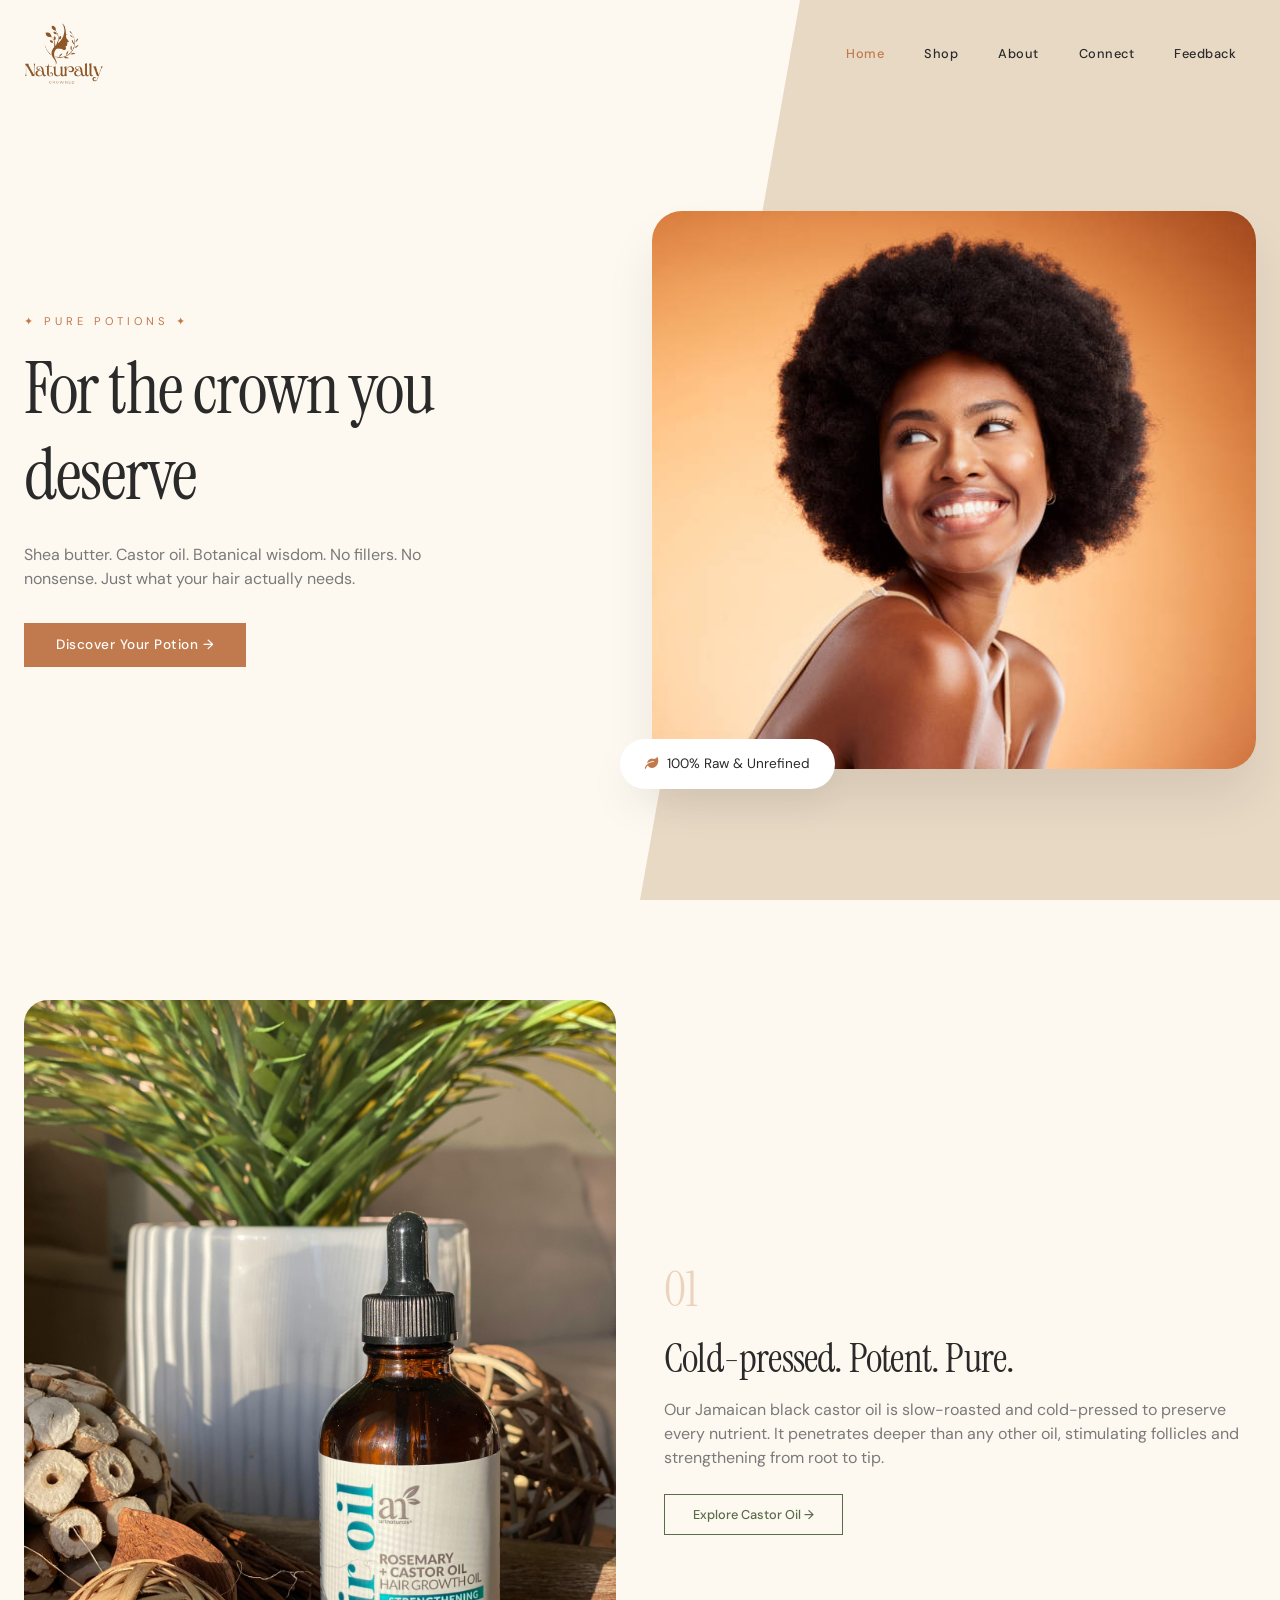
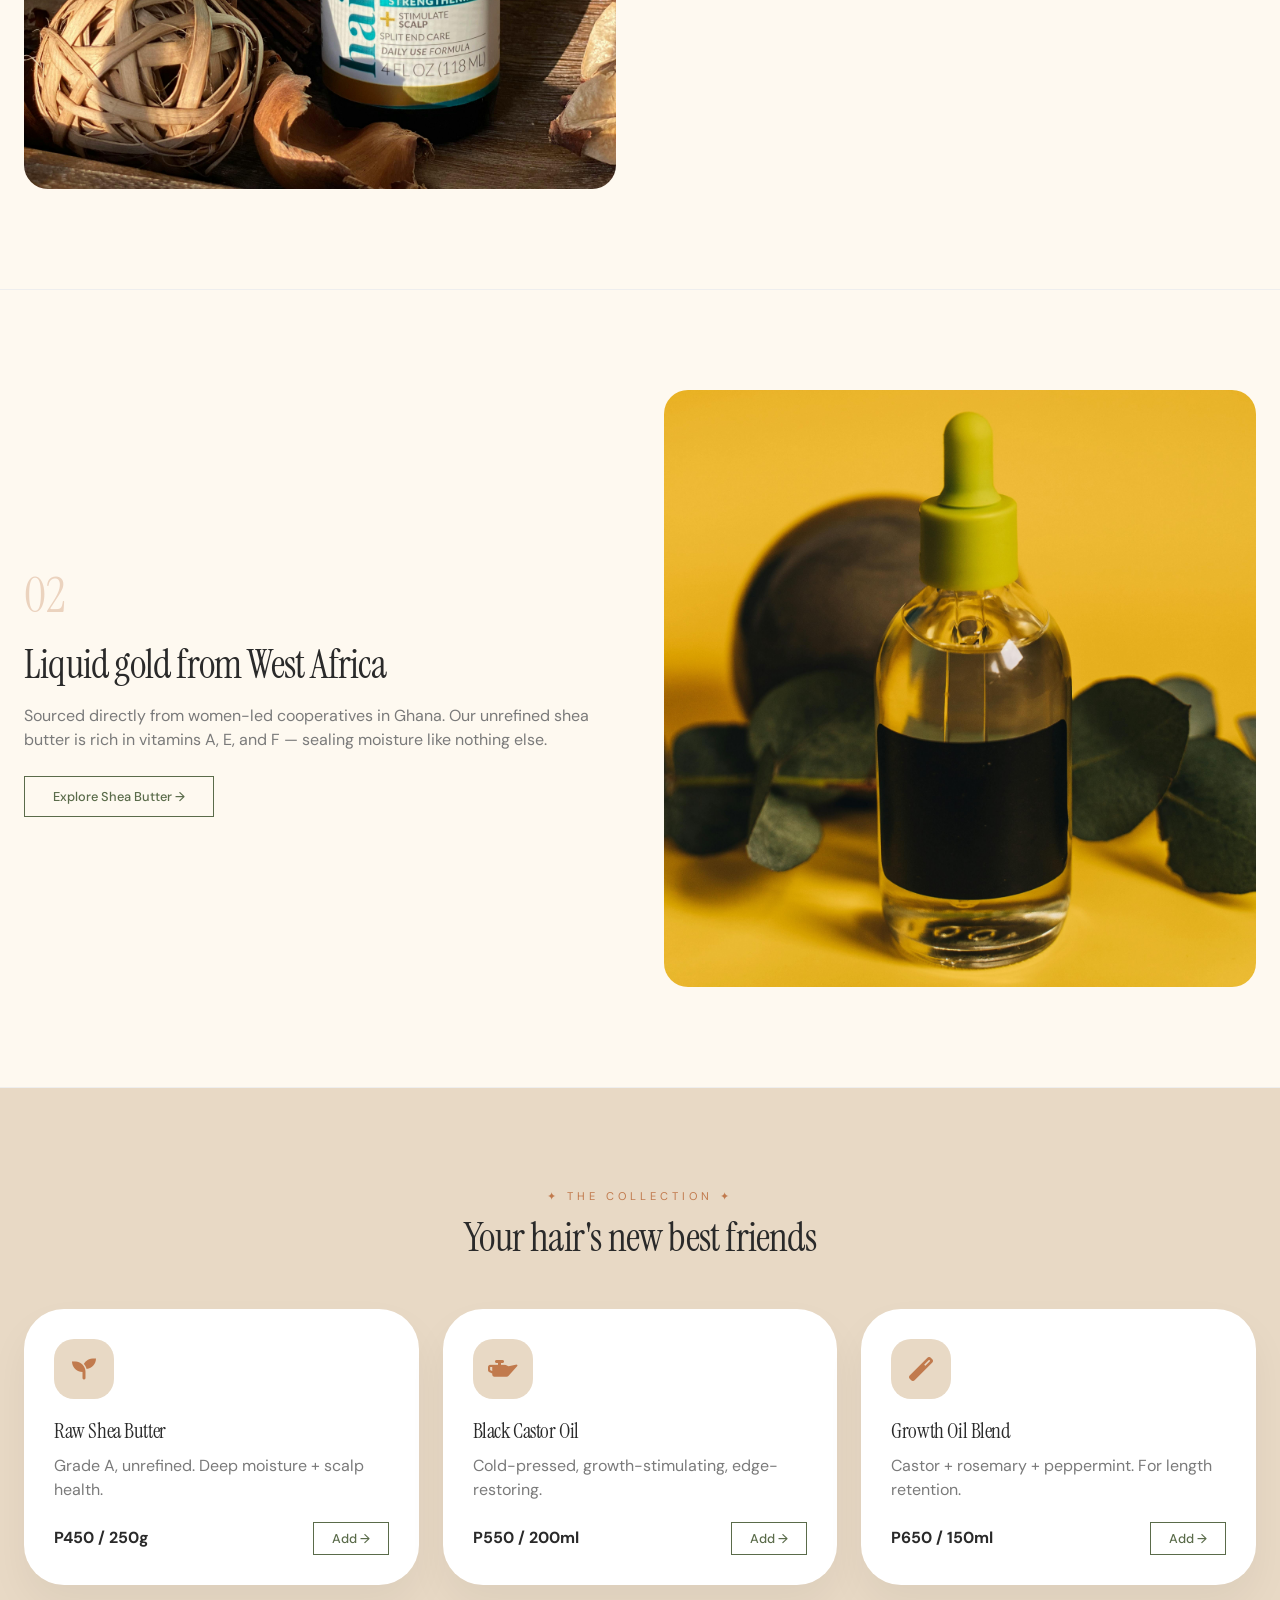
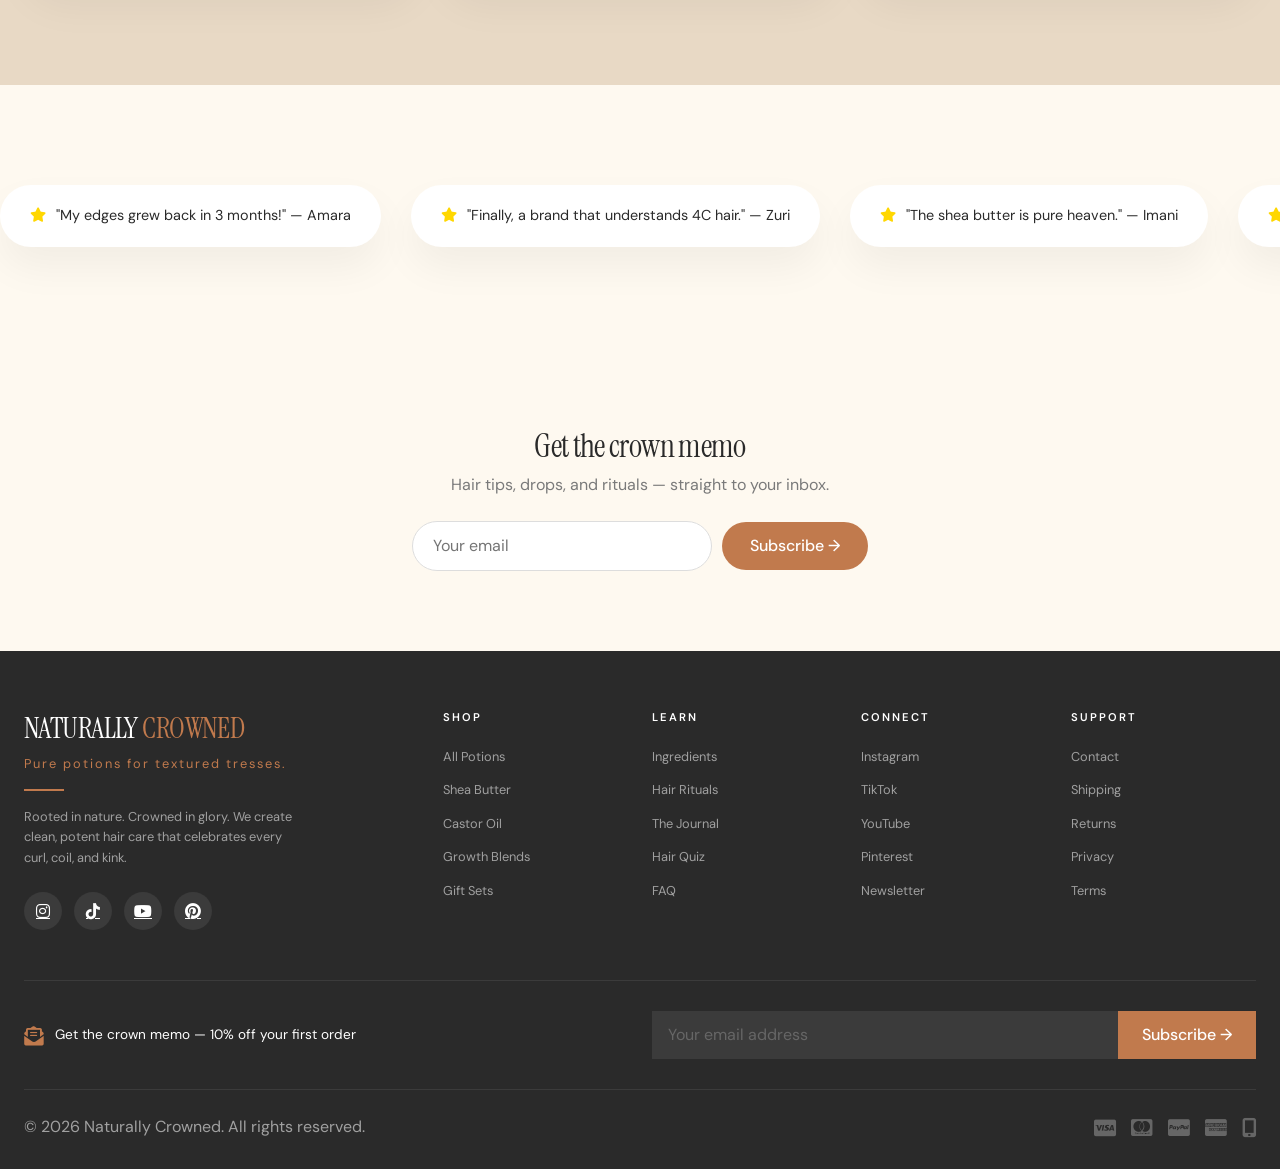
==== commit 75056540: "Update print statement from 'Hello' to 'Goodbye'" ====
--- a/index.html
+++ b/index.html
@@ -774,32 +774,7 @@
         </div>
     </section>
 
-    <!-- Ingredient Spotlight -->
-    <section class="spotlight">
-        <div class="container">
-            <div class="text-center" data-aos="fade-up">
-                <div class="hero-tag" style="color: var(--sand);">✦ THE INGREDIENTS ✦</div>
-                <h2>What we put in. (And what we leave out.)</h2>
-            </div>
-            <div class="ingredient-grid">
-                <div class="ingredient-card" data-aos="fade-up" data-aos-delay="100">
-                    <i class="fas fa-check-circle" style="font-size: 2rem; margin-bottom: 15px;"></i>
-                    <h3>No Sulfates</h3>
-                    <p>Never strip your natural oils</p>
-                </div>
-                <div class="ingredient-card" data-aos="fade-up" data-aos-delay="200">
-                    <i class="fas fa-check-circle" style="font-size: 2rem; margin-bottom: 15px;"></i>
-                    <h3>No Parabens</h3>
-                    <p>Just pure botanical goodness</p>
-                </div>
-                <div class="ingredient-card" data-aos="fade-up" data-aos-delay="300">
-                    <i class="fas fa-check-circle" style="font-size: 2rem; margin-bottom: 15px;"></i>
-                    <h3>No Silicones</h3>
-                    <p>Let your hair breathe</p>
-                </div>
-            </div>
-        </div>
-    </section>
+  
 
     <!-- Newsletter -->
     <section class="newsletter">
